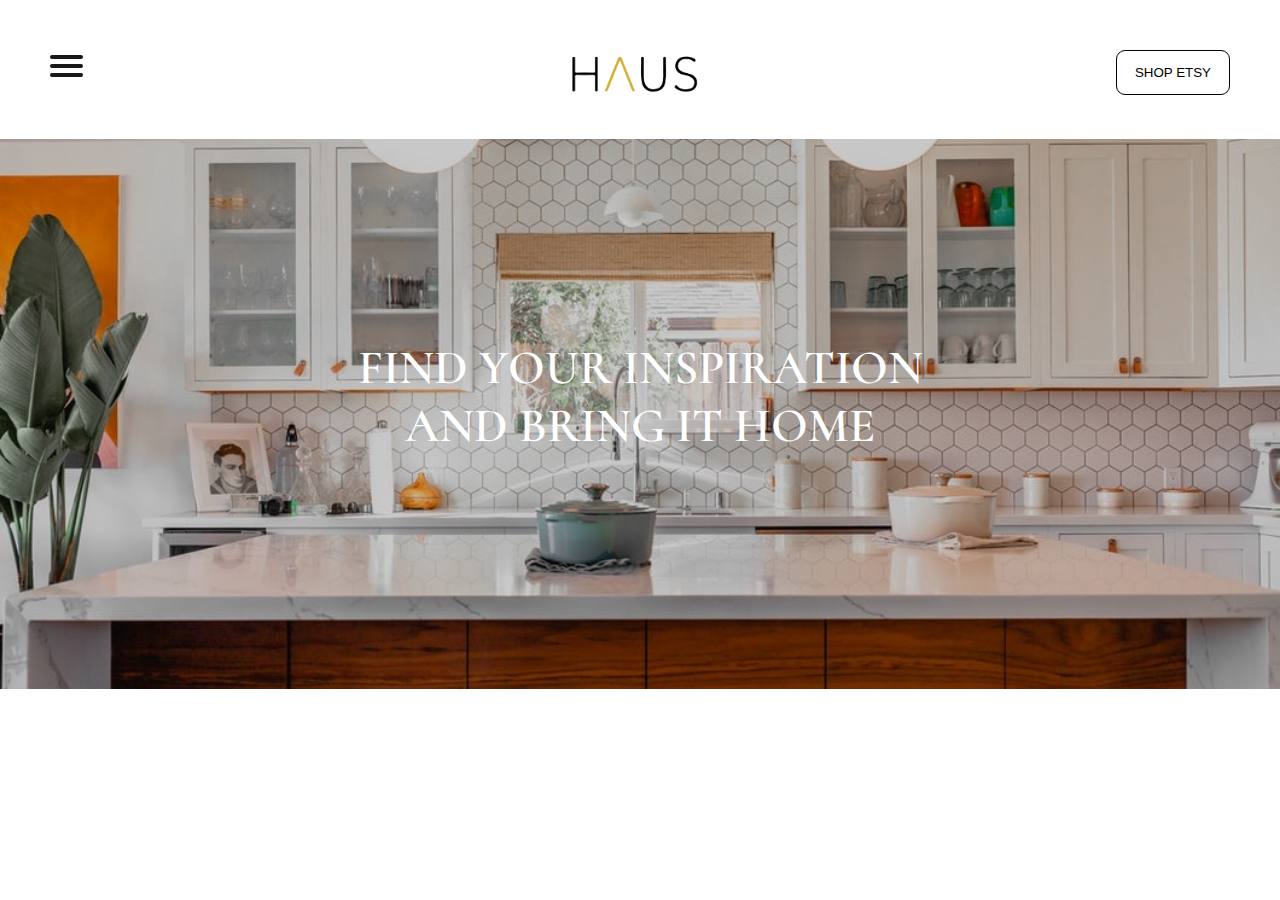
==== about.html @ b6bf54fe "Version two, updated home page and products page" ====
<!DOCTYPE html> 
<html>
    <head>
        <title>About</title>
        <link rel="stylesheet" type="text/css" href="styles.css">
        <link href="https://fonts.googleapis.com/css?family=Source+Sans+Pro&display=swap" rel="stylesheet">
        <link href="https://fonts.googleapis.com/css?family=Cormorant:700&display=swap" rel="stylesheet">
        <style>
            #menu {
                display: none;
            }
            /* Main styling */
            main {
                margin-top: 139px;
            }
            #main-image {
                background-image: url("images/kitchen2.jpeg");
                background-size: cover;
                background-position: center;
                height: 550px;
            }

            #main-image h1 {
                text-align: center;
                color: #fff;
                margin: 0px;
                font-size: 3em;
                /* text-shadow: 0 0 3px #212121;  */
                font-weight: 600;
            }
        </style>
    </head> 

    <body>
        <header>
            <nav role="navigation"> <!--so i'm not sure how role is being applied here-->
                <div id="menuToggle">
                    <input type="checkbox" />
                    <span></span>
                    <span></span>
                    <span></span>

                    <ul id="menu">
                        <a href="index.html"><li>Home</li></a>
                        <a href="product-livingroom.html"><li>Products</li></a> <!--add menu on top to click through the multiple pages--->
                        <a href="about.html"><li>About</li></a>
                        <a href="contact.html"><li>Contact</li></a>

                    </ul>
                </div>
            </nav>

            <div class="logo">
                <img src="images/itp-logo.png" alt="logo">
            </div>

            <div class="etsy">
                <button>
                    <p><a href="https://www.etsy.com/shop/ArtisanBornCreations?ref=simple-shop-header-name&listing_id=693794367&ga_search_query=modern%20furniture">SHOP ETSY</a></p>
                </button>
            </div>
            </header>

            <main>
                <div id="main-image">
                        <h1 id="find">FIND YOUR INSPIRATION</h1>
                        <h1>AND BRING IT HOME</h1>
                    </div>
                </div>
            </main>


    </body>


</html>
---- styles.css ----
body {
    font-family: 'Source Sans Pro', sans-serif;
    margin: 0;
    padding: 0;
}
h1 {
    font-family: 'Cormorant', serif;
}
h2 {
    font-family: 'Cormorant', serif;
}

.clearfloat {
    clear: both;
}

/* Styling for header */
#find {
    padding-top: 200px;
}
.logo img {
    height: 50px;
    width: auto;
    margin: 50px 0 0 120px;

}

button {
    background: none;
    border: 1.2px solid #000;
    border-radius: 9px;
    padding: .5px 18px;
    margin-top: 50px;
    margin-right: 50px;
    
}

button a:link {
    text-decoration: none;
    color: #000;
}

button a:visited {
    text-decoration: none;
    color: #000;
}

button a:hover {
    color: #d4af37;
}

header {
    display: flex;
    justify-content: space-between;
    background: #ffffff;
    padding-bottom: 30px;
    position: fixed;
    top: 0;
    width: 100%;
}

/* Styling for menu */

#menu > a {
    text-decoration: none ;
    color: #fff;
    transition: color 0.3s ease;
}

#menu > a:hover {
    color: #d4af37;
}


#menuToggle {
    display: block;
    position: relative;
    top: 50px;
    left: 50px;
    z-index: 1; 
    -webkit-user-select: none;
    user-select: none;
}

#menuToggle input {
    display: block;
    width: 40px;
    height: 32px;
    position: absolute;
    top: -7px;
    left: -5px;

    cursor: pointer;
    opacity: 0;
    z-index: 2;
    -webkit-touch-callout: none;
}
#menuToggle ul {
    height: 630px;
}

#menuToggle li {
    margin-top: 10px;
}

#menuToggle span {
    display: block;
    width: 33px;
    height: 4px;
    margin-top: 5px;
    position: relative;

    background: #181818;
    border-radius: 3px;

    z-index: 1;

    transform-origin: 4px 0px;

    transition: transform 0.5s cubic-bezier(0.77,0.2,0.05,1.0), 
                background 0.5s cubic-bezier(0.77,0.2,0.05,1.0),
                opacity 0.55s ease;

}

#menuToggle span:first-child {
    transform-origin: 0% 0%;
}

#menuToggle span:nth-last-child(2) {
    transform-origin: 0% 100%;
}


/* Crossmark Time */
#menuToggle input:checked ~ span {
    opacity: 1;
    transform: rotate(45deg) translate(-2px, -1px);
}

#menuToggle input:checked ~ span:nth-last-child(3) {
    opacity: 0;
    transform: rotate(0deg) scale(0.2, 0.2);
    /* Shouldnt I be calling out the 2nd span instead of the 3rd? */
}

#menuToggle input:checked ~ span:nth-last-child(2) {
    transform: rotate(-45deg) translate(0, -1px);
}

/* Making it absolute position at top of the screen */
#menu {
    display: block !important; 
    position: absolute;
    width: 300px;
    margin: -100px 0 0 -50px;
    padding: 50px;
    padding-top: 125px;
    background: #434343d4;
    list-style-type: none;

    -webkit-font-smoothing: antialiased;
    /* Stop safari flickering */

    transform-origin: 0% 0%;
    transform: translate(-100%, 0);

    transition: transform 0.5s cubic-bezier(0.77,0.2,0.05,1.0);

}

#menu li {
    padding: 10px 0;
    font-size: 22px;
}

#menuToggle input:checked ~ ul {
    transform: none;
}


/* Styles for the footer */
footer {
    background-color: #000;
    color: #DBC54E;
    text-align: center;
    height: 45px;
    line-height: 45px;
    font-size: .8em;
    font-weight:600;
    margin-top: 40px;
}
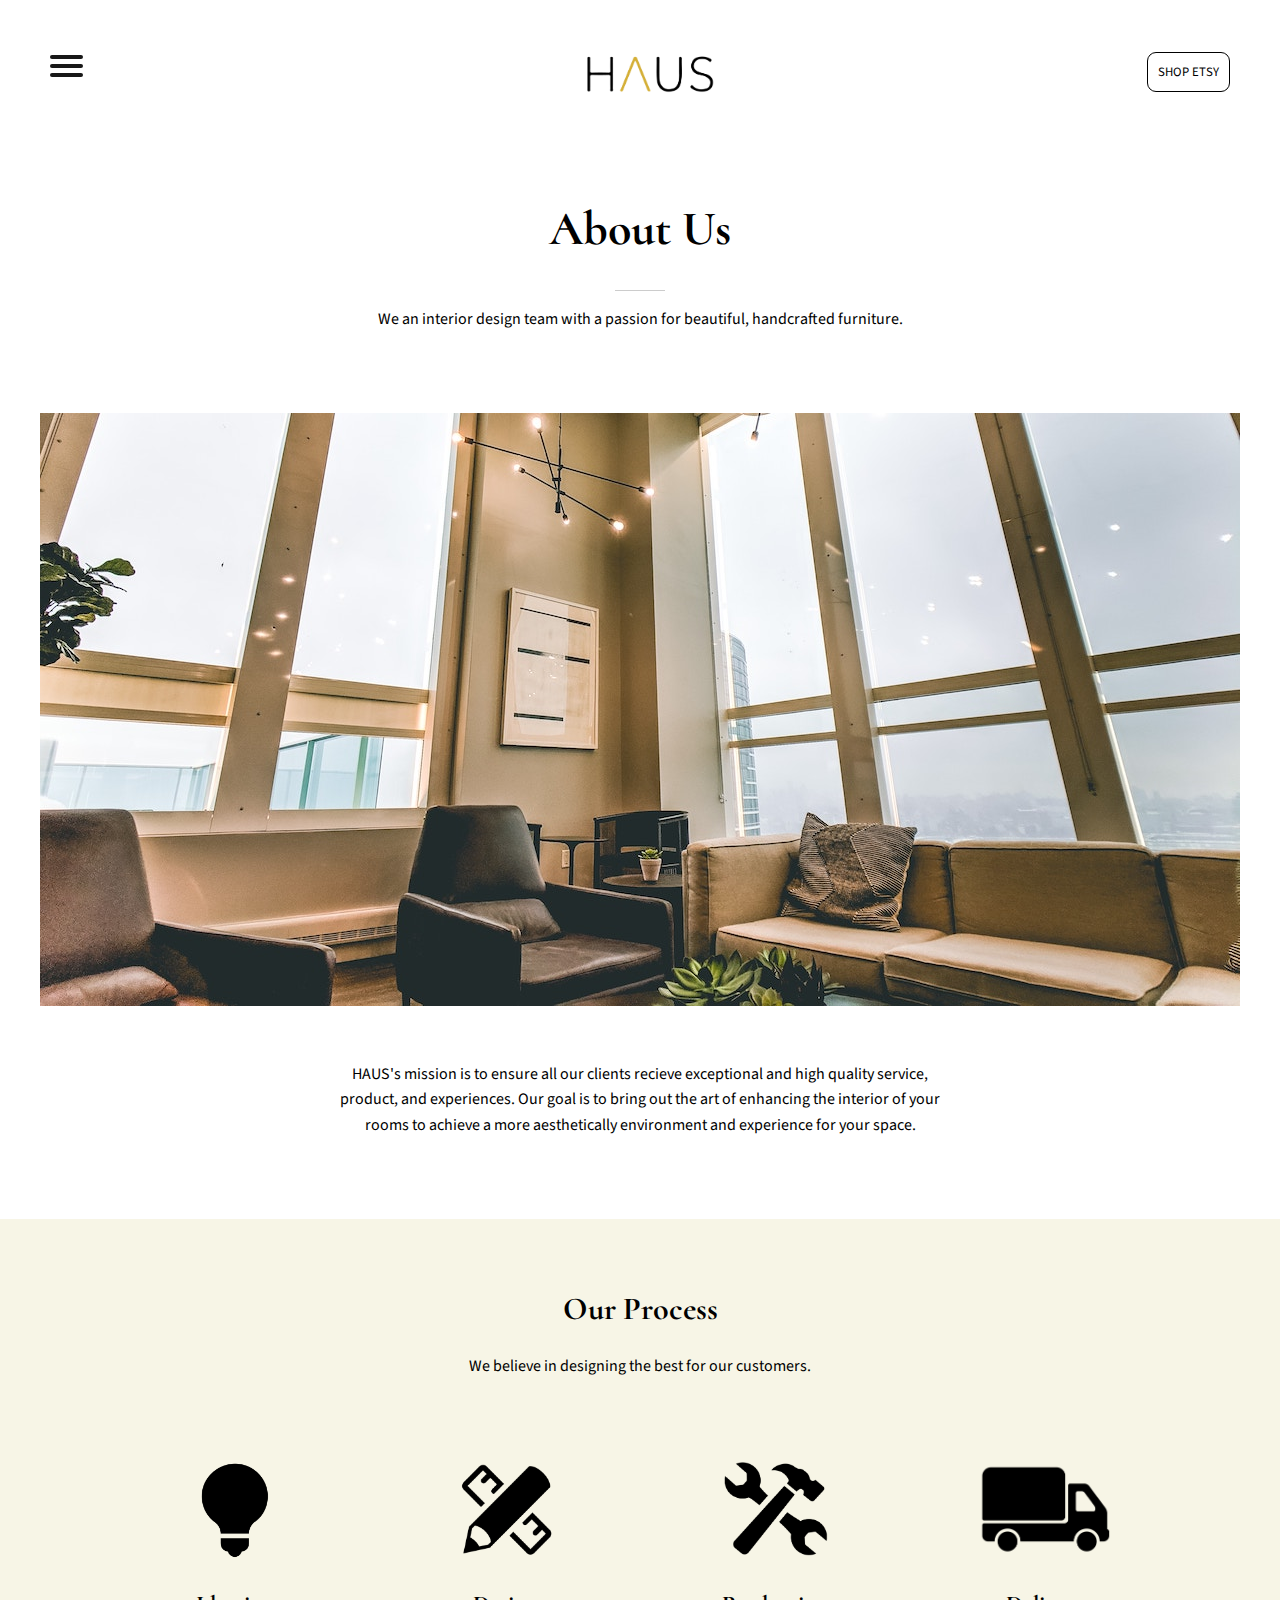
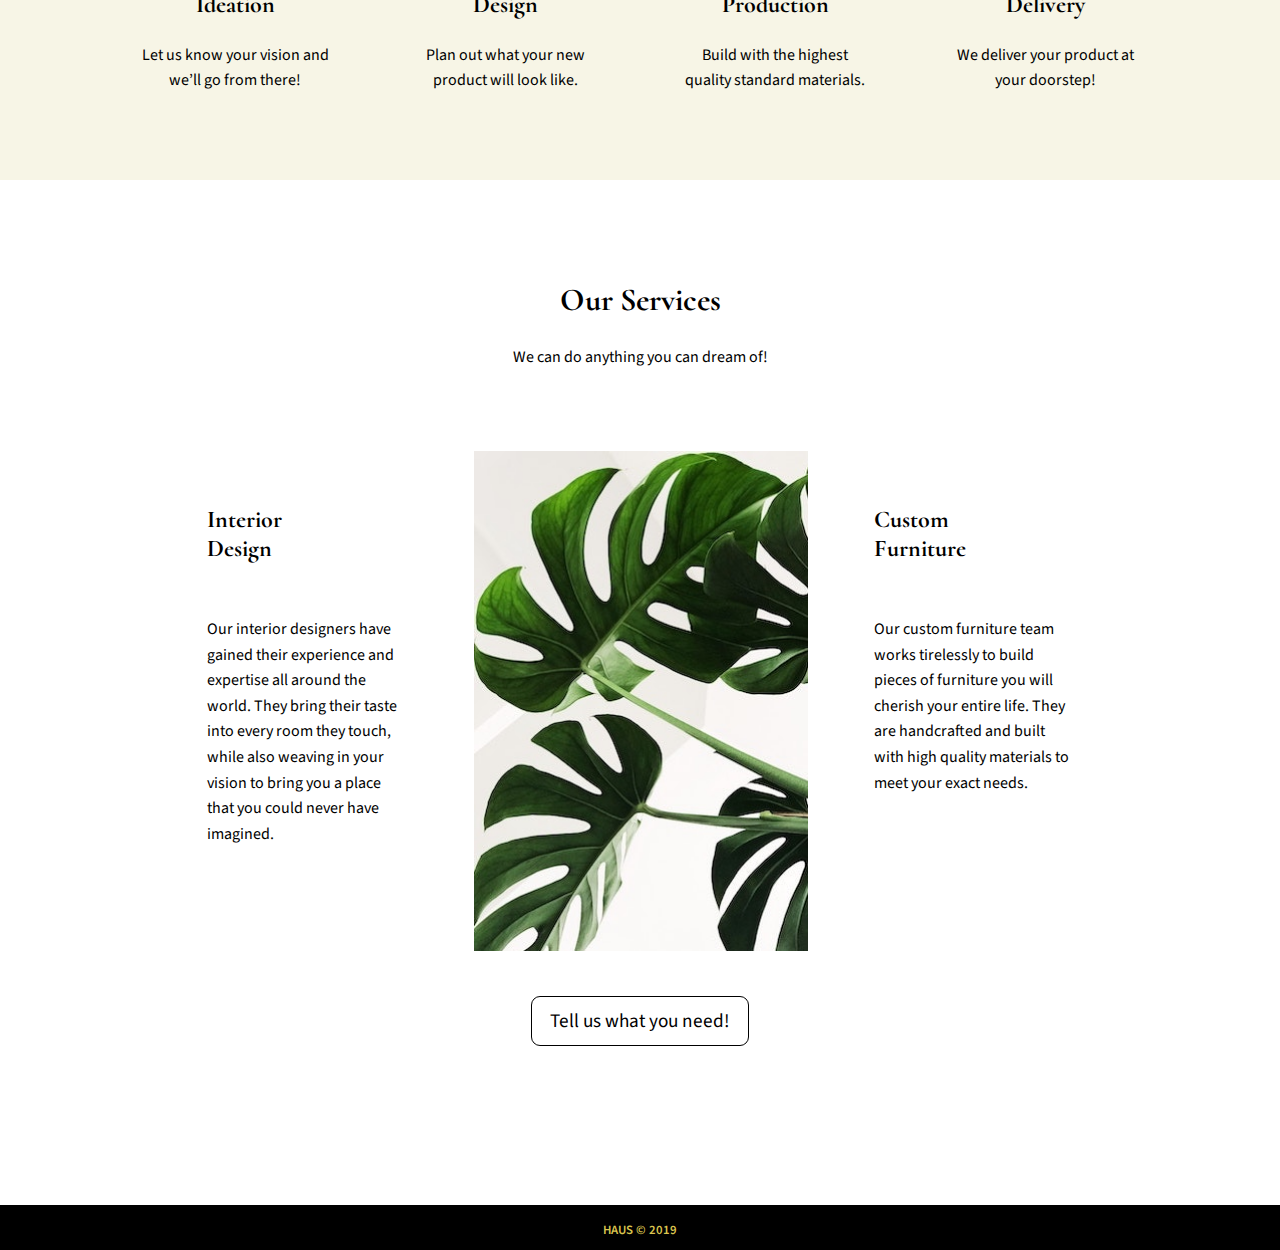
==== commit bd6c7f70: "Version four, updated content/layout for every page, added a contact form and a javascript slider in" ====
--- a/about.html
+++ b/about.html
@@ -1,39 +1,127 @@
 <!DOCTYPE html> 
-<html>
+<html lang="en">
     <head>
         <title>About</title>
         <link rel="stylesheet" type="text/css" href="styles.css">
         <link href="https://fonts.googleapis.com/css?family=Source+Sans+Pro&display=swap" rel="stylesheet">
         <link href="https://fonts.googleapis.com/css?family=Cormorant:700&display=swap" rel="stylesheet">
+        <meta charset="utf-8">
+        <meta name="keywords" content="HAUS, HTML5, CSS3, Web Publishing, ITP104, Interior Design, Custom Furniture">
+        <meta name="description" content="We an interior design team with a passion for beautiful, handcrafted furniture.">
         <style>
             #menu {
                 display: none;
             }
+            h1 {
+                font-size: 3em;
+            }
+            h2 {
+                font-size: 2em;
+            }
+            h3 {
+                font-size: 1.5em;
+            }
             /* Main styling */
             main {
-                margin-top: 139px;
-            }
-            #main-image {
-                background-image: url("images/kitchen2.jpeg");
-                background-size: cover;
-                background-position: center;
-                height: 550px;
-            }
-
-            #main-image h1 {
+                width: 1200px;
+                margin: 200px auto 50px auto;
+            }
+            .line {
+                width: 50px;
+                border-bottom: 1px solid #ccc;
+                margin: 10px auto 10px auto;
+            }
+            .about-text {
+                width: 600px;
+                margin: 50px auto 80px auto;
                 text-align: center;
-                color: #fff;
-                margin: 0px;
-                font-size: 3em;
-                /* text-shadow: 0 0 3px #212121;  */
-                font-weight: 600;
-            }
+            }
+            #about-img {
+                width: 1200px;
+                margin-left: auto;
+                margin-right: auto;
+            }
+
+            .process {
+                background-color: #f7f5e6;
+                padding-top: 20px;
+                padding-bottom: 50px
+            }
+            .process-boxes {
+                width: 1000px;
+                margin: 20px auto;
+                display: flex;
+                justify-content: space-between;
+                text-align: center;
+            }
+
+            .process-box {
+                width: 190px;
+
+            }
+
+            .process-box img {
+                height: 100px;
+                width: auto;
+            }
+            .services {
+                padding-top: 50px;
+                padding-bottom: 50px;
+
+            }
+            .services-boxes {
+                width: 1000px;
+                margin: 20px auto 50px auto;
+                display: flex;
+                justify-content: space-between;
+
+            }
+
+            .service-box {
+                width: 333px;
+            }
+
+            .service-box img {
+                height: 500px;
+                width: auto;
+                margin-left: auto;
+                margin-right: auto;
+            }
+            .service-box .extra{
+                width: 200px;
+                margin-left: auto;
+                margin-right: auto;
+                padding-top: 30px;
+            }
+
+            .services a {
+                padding: 10px 18px;
+                border: 1.2px solid #000;
+                border-radius: 9px;
+                text-decoration: none;
+                font-size: 1.2em;
+            }
+            .services a:link {
+                text-decoration: none;
+                color: #000;
+            }
+            .services a:visited {
+                text-decoration: none;
+                color: #000;
+            }
+            .services a:hover {
+                color: #000;
+                background-color: #d4af37;
+            }
+
+            
+
         </style>
     </head> 
 
     <body>
         <header>
-            <nav role="navigation"> <!--so i'm not sure how role is being applied here-->
+            <nav> 
                 <div id="menuToggle">
                     <input type="checkbox" />
                     <span></span>
@@ -41,34 +129,109 @@
                     <span></span>
 
                     <ul id="menu">
-                        <a href="index.html"><li>Home</li></a>
-                        <a href="product-livingroom.html"><li>Products</li></a> <!--add menu on top to click through the multiple pages--->
-                        <a href="about.html"><li>About</li></a>
-                        <a href="contact.html"><li>Contact</li></a>
-
+                        <li><a href="index.html">Home</a></li>
+                        <li><a href="product-livingroom.html">Products</a></li>
+                        <li><a href="about.html">About</a></li>
+                        <li><a href="contact.html">Contact</a></li>
                     </ul>
                 </div>
             </nav>
 
             <div class="logo">
-                <img src="images/itp-logo.png" alt="logo">
+                <a href="index.html"><img src="images/itp-logo.png" alt="logo"></a>
             </div>
 
             <div class="etsy">
-                <button>
-                    <p><a href="https://www.etsy.com/shop/ArtisanBornCreations?ref=simple-shop-header-name&listing_id=693794367&ga_search_query=modern%20furniture">SHOP ETSY</a></p>
-                </button>
+                <a class="etsy-btn" target="_blank" href="https://www.etsy.com/shop/ArtisanBornCreations?ref=simple-shop-header-name&listing_id=693794367&ga_search_query=modern%20furniture">SHOP ETSY</a>
             </div>
             </header>
 
             <main>
-                <div id="main-image">
-                        <h1 id="find">FIND YOUR INSPIRATION</h1>
-                        <h1>AND BRING IT HOME</h1>
-                    </div>
+                <div class="about-text">
+                    <h1>About Us</h1>
+                    <div class="line"></div>
+                    <p>We an interior design team with a passion for beautiful, handcrafted furniture.</p>
+                </div>  
+                <div id="about-img">
+                    <img src="images/office.jpg" alt="Picture of an office space">
+                </div>
+                <div class="about-text">
+                    <p> HAUS's mission is to ensure all our clients recieve exceptional and high quality service, product, and experiences. Our goal is to bring out the art of enhancing the interior of your rooms to achieve a more aesthetically environment and experience for your space.</p>
                 </div>
             </main>
 
+            <div class="process">
+                <div class="about-text">
+                    <h2>Our Process</h2>
+                    <p>We believe in designing the best for our customers.</p>
+                </div>
+                <div class="process-boxes">
+                    <div class="process-box">
+                        <img src="images/icons/bulb.png" alt="created by The Noun Project">
+                        <h3>Ideation</h3>
+                        <p>Let us know your vision and we’ll go from there! </p>
+
+                    </div>
+
+                    <div class="process-box">
+                        <img src="images/icons/design.png" alt="created by Mon Aguilar from The Noun Project">
+                        <h3>Design</h3>
+                        <p>Plan out what your new product will look like. </p>
+                    </div>
+
+                    <div class="process-box">
+                        <img src="images/icons/tools.png" alt="created by  i cons from The Noun Project">
+                        <h3>Production</h3>
+                        <p>Build with the highest quality standard materials. </p>
+
+                    </div>
+
+                    <div class="process-box">
+                        <img src="images/icons/truck.png" alt="created by David from The Noun Project">
+                        <h3>Delivery</h3>
+                        <p>We deliver your product at your doorstep! </p>
+
+                    </div>
+
+                </div>
+
+            </div>
+
+            <div class="services"> 
+                    <div class="about-text">
+                        <h2>Our Services</h2>
+                        <p>We can do anything you can dream of!</p>
+
+                    </div>
+
+                    <div class="services-boxes">
+                        <div class="service-box">
+                            <h3 class="extra">Interior <br> Design</h3>
+                            <p class="extra">Our interior designers have gained their experience and expertise all around the world. They bring their taste into every room they touch, while also weaving in your vision to bring you a place that you could never have imagined.  </p>
+
+
+                        </div>
+
+                        <div class="service-box">
+                            <img src="images/plant2.jpg" alt="Picture of a green plant">
+
+                        </div>
+
+                        <div class="service-box">
+                            <h3 class="extra">Custom <br> Furniture</h3>
+                            <p class="extra">Our custom furniture team works tirelessly to build pieces of furniture you will cherish your entire life. They are handcrafted and built with high quality materials to meet your exact needs.</p>
+
+                        </div>
+                    </div>
+                    <div class="about-text">
+                        <a href="contact.html">Tell us what you need!</a>
+                    </div>      
+            </div>
+
+            <footer>
+                    <p>HAUS &copy; 2019</p>
+            </footer>
+
 
     </body>
 
--- a/styles.css
+++ b/styles.css
@@ -3,11 +3,12 @@
     margin: 0;
     padding: 0;
 }
-h1 {
+h1, h2, h3 {
     font-family: 'Cormorant', serif;
 }
-h2 {
-    font-family: 'Cormorant', serif;
+
+p {
+    line-height: 1.6;
 }
 
 .clearfloat {
@@ -25,27 +26,26 @@
 
 }
 
-button {
+.etsy {
+    margin-top: 60px;
+    margin-right: 50px;
+}
+a.etsy-btn{
     background: none;
     border: 1.2px solid #000;
     border-radius: 9px;
-    padding: .5px 18px;
-    margin-top: 50px;
-    margin-right: 50px;
-    
-}
-
-button a:link {
     text-decoration: none;
     color: #000;
-}
-
-button a:visited {
+    padding: 10px;
+    font-size: .8em;
+}
+
+a.etsy-btn:visited {
     text-decoration: none;
     color: #000;
 }
 
-button a:hover {
+a.etsy-btn:hover {
     color: #d4af37;
 }
 
@@ -57,17 +57,18 @@
     position: fixed;
     top: 0;
     width: 100%;
+    z-index: 1;
 }
 
 /* Styling for menu */
 
-#menu > a {
+li > a {
     text-decoration: none ;
     color: #fff;
     transition: color 0.3s ease;
 }
 
-#menu > a:hover {
+li > a:hover {
     color: #d4af37;
 }
 
@@ -96,7 +97,7 @@
     -webkit-touch-callout: none;
 }
 #menuToggle ul {
-    height: 630px;
+    height: 800px;
 }
 
 #menuToggle li {
@@ -186,7 +187,105 @@
     text-align: center;
     height: 45px;
     line-height: 45px;
+    padding-top: 2px;
     font-size: .8em;
     font-weight:600;
     margin-top: 40px;
 }
+
+/* SLIDER Stylingggggggg */
+
+* {box-sizing:border-box}
+
+/* Slideshow container */
+.slideshow-container {
+max-width: 1000px;
+position: relative;
+margin: auto;
+}
+
+/* Hide the images by default */
+.mySlides {
+display: none;
+}
+
+/* Next & previous buttons */
+.prev, .next {
+cursor: pointer;
+position: absolute;
+top: 50%;
+width: auto;
+margin-top: -22px;
+padding: 16px;
+color: white;
+font-weight: bold;
+font-size: 18px;
+transition: 0.6s ease;
+border-radius: 0 3px 3px 0;
+user-select: none;
+}
+
+/* Position the "next button" to the right */
+.next {
+right: 0;
+border-radius: 3px 0 0 3px;
+}
+
+/* On hover, add a black background color with a little bit see-through */
+.prev:hover, .next:hover {
+background-color: rgba(0,0,0,0.8);
+}
+
+/* Caption text */
+.text {
+color: #f2f2f2;
+font-size: 15px;
+padding: 8px 12px;
+position: absolute;
+bottom: 8px;
+width: 100%;
+text-align: center;
+}
+
+/* Number text (1/3 etc) */
+.numbertext {
+color: #f2f2f2;
+font-size: 12px;
+padding: 8px 12px;
+position: absolute;
+top: 0;
+}
+
+/* The dots/bullets/indicators */
+.dot {
+cursor: pointer;
+height: 15px;
+width: 15px;
+margin: 0 2px;
+background-color: #bbb;
+border-radius: 50%;
+display: inline-block;
+transition: background-color 0.6s ease;
+}
+
+.active, .dot:hover {
+background-color: #717171;
+}
+
+/* Fading animation */
+.fade {
+-webkit-animation-name: fade;
+-webkit-animation-duration: 1.5s;
+animation-name: fade;
+animation-duration: 1.5s;
+}
+
+@-webkit-keyframes fade {
+from {opacity: .4}
+to {opacity: 1}
+}
+
+@keyframes fade {
+from {opacity: .4}
+to {opacity: 1}
+}
